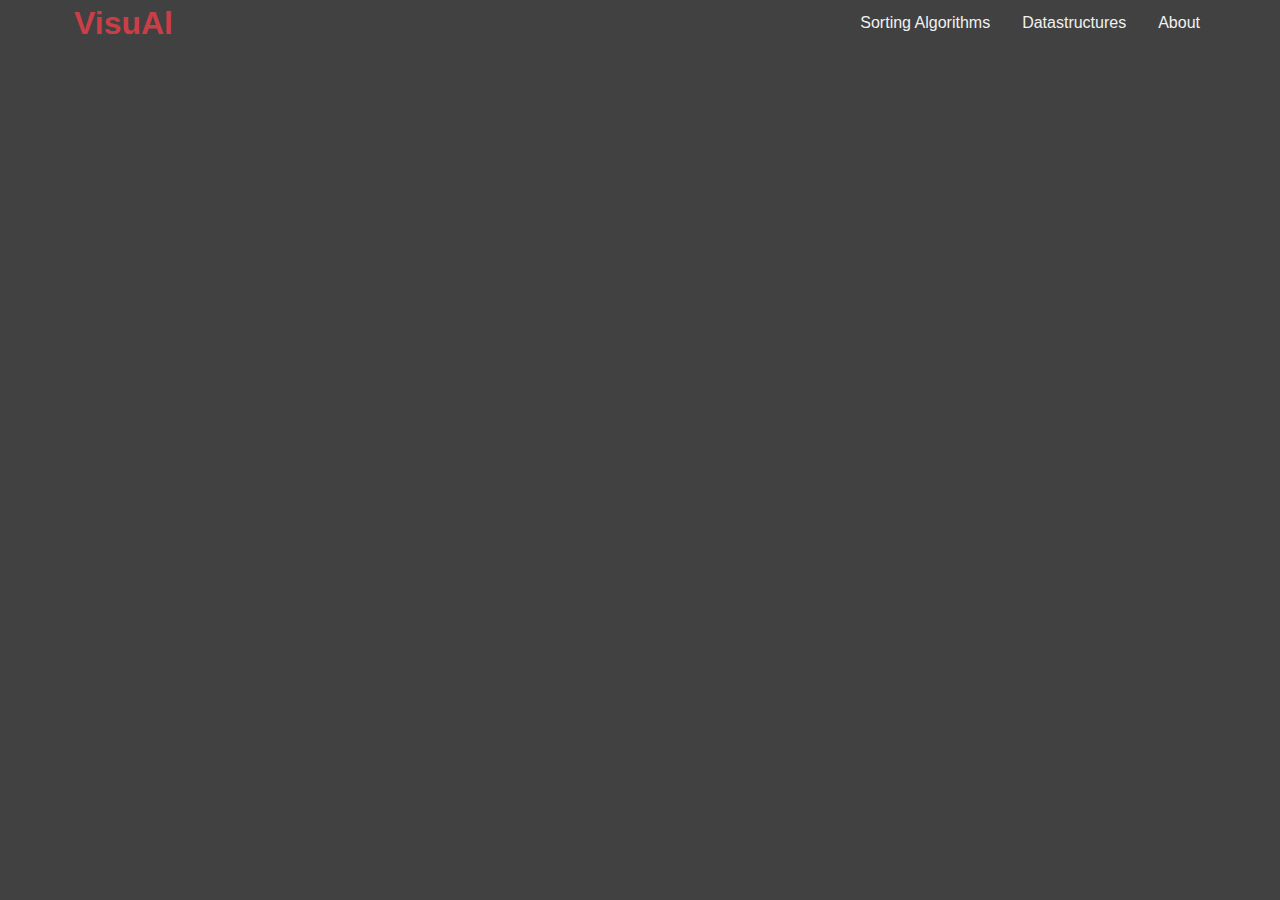
==== index.html @ 39461912 "Initial Commit" ====
<!DOCTYPE html>
<!--[if lt IE 7]>      <html class="no-js lt-ie9 lt-ie8 lt-ie7"> <![endif]-->
<!--[if IE 7]>         <html class="no-js lt-ie9 lt-ie8"> <![endif]-->
<!--[if IE 8]>         <html class="no-js lt-ie9"> <![endif]-->
<!--[if gt IE 8]><!-->
<html class="no-js">
  <!--<![endif]-->
  <head>
    <meta charset="utf-8" />
    <meta http-equiv="X-UA-Compatible" content="IE=edge" />
    <title>Algorithm Visualizer</title>
    <meta name="description" content="" />
    <meta name="viewport" content="width=device-width, initial-scale=1" />
    <link rel="stylesheet" href="css/main.css" />
  </head>
  <body>
    <!--[if lt IE 7]>
      <p class="browsehappy">
        You are using an <strong>outdated</strong> browser. Please
        <a href="#">upgrade your browser</a> to improve your experience.
      </p>
    <![endif]-->
    <header>
      <div>
        <h1><a href="/">VisuAl</a></h1>
      </div>
      <ul>
        <li><a href="/pages/BubbleSort.html">Sorting Algorithms</a></li>
        <li><a href="news.asp">Datastructures</a></li>
        <li><a href="contact.asp">About</a></li>
      </ul>
    </header>
  </body>
</html>
---- css/main.css ----
/******************** Variables ********************/
body {
  font-family: "Helvetica Nueue", sans-serif;
  margin: 0;
  padding: 0;
  background-color: #414141;
}

.d-flex-row {
  display: -webkit-box;
  /* OLD - iOS 6-, Safari 3.1-6, BB7 */
  display: -ms-flexbox;
  /* TWEENER - IE 10 */
  /* NEW - Safari 6.1+. iOS 7.1+, BB10 */
  display: flex;
  -webkit-box-orient: horizontal;
  -webkit-box-direction: normal;
      -ms-flex-direction: row;
          flex-direction: row;
  -ms-flex-flow: nowrap;
      flex-flow: nowrap;
}

.d-flex-row-wrap {
  display: -webkit-box;
  /* OLD - iOS 6-, Safari 3.1-6, BB7 */
  display: -ms-flexbox;
  /* TWEENER - IE 10 */
  /* NEW - Safari 6.1+. iOS 7.1+, BB10 */
  display: flex;
  -webkit-box-orient: horizontal;
  -webkit-box-direction: normal;
      -ms-flex-direction: row;
          flex-direction: row;
  -ms-flex-flow: wrap;
      flex-flow: wrap;
  width: 100%;
}

.d-flex-row-x-scroll {
  display: -webkit-box;
  /* OLD - iOS 6-, Safari 3.1-6, BB7 */
  display: -ms-flexbox;
  /* TWEENER - IE 10 */
  /* NEW - Safari 6.1+. iOS 7.1+, BB10 */
  display: flex;
  -webkit-box-orient: horizontal;
  -webkit-box-direction: normal;
      -ms-flex-direction: row;
          flex-direction: row;
  -ms-flex-flow: nowrap;
      flex-flow: nowrap;
  overflow-x: scroll;
}

.d-flex-col {
  display: -webkit-box;
  /* OLD - iOS 6-, Safari 3.1-6, BB7 */
  display: -ms-flexbox;
  /* TWEENER - IE 10 */
  /* NEW - Safari 6.1+. iOS 7.1+, BB10 */
  display: flex;
  -webkit-box-orient: vertical;
  -webkit-box-direction: normal;
      -ms-flex-direction: column;
          flex-direction: column;
}

header {
  margin: 0 auto;
  width: 90%;
  background-color: #414141;
  display: -webkit-box;
  /* OLD - iOS 6-, Safari 3.1-6, BB7 */
  display: -ms-flexbox;
  /* TWEENER - IE 10 */
  /* NEW - Safari 6.1+. iOS 7.1+, BB10 */
  display: flex;
  -webkit-box-orient: horizontal;
  -webkit-box-direction: normal;
      -ms-flex-direction: row;
          flex-direction: row;
  -ms-flex-flow: nowrap;
      flex-flow: nowrap;
  -webkit-box-pack: justify;
      -ms-flex-pack: justify;
          justify-content: space-between;
}

header h1 {
  margin: 5px 10px;
}

header h1 a {
  margin: 0;
  color: #ca3e47;
  text-decoration: none;
}

header ul {
  list-style-type: none;
  margin: 0;
  padding: 0;
  overflow: hidden;
  background-color: #414141;
}

header li {
  float: left;
}

header li a {
  display: block;
  color: #f1f1f1;
  text-align: center;
  padding: 14px 16px;
  text-decoration: none;
}

header li a:hover {
  background-color: #525252;
}

@media screen and (max-width: 412px) {
  header {
    display: -webkit-box;
    /* OLD - iOS 6-, Safari 3.1-6, BB7 */
    display: -ms-flexbox;
    /* TWEENER - IE 10 */
    /* NEW - Safari 6.1+. iOS 7.1+, BB10 */
    display: flex;
    -webkit-box-orient: vertical;
    -webkit-box-direction: normal;
        -ms-flex-direction: column;
            flex-direction: column;
  }
}

.dropdown {
  overflow: hidden;
  width: 50%;
  margin-left: 5%;
}

.dropdown .dropdown__button {
  cursor: pointer;
  font-size: 16px;
  border: none;
  outline: none;
  color: white;
  padding: 14px 16px;
  background-color: #ca3e47;
  margin: 0;
  border-radius: 5px;
}

.dropdown__content {
  display: none;
  position: absolute;
  background-color: #525252;
  min-width: 160px;
  -webkit-box-shadow: 0px 8px 16px 0px rgba(0, 0, 0, 0.2);
          box-shadow: 0px 8px 16px 0px rgba(0, 0, 0, 0.2);
  z-index: 1;
  border-radius: 5px;
}

.dropdown__content a {
  float: none;
  color: #f1f1f1;
  padding: 12px 16px;
  text-decoration: none;
  display: block;
  text-align: left;
  border-radius: 5px;
}

.dropdown__content a:hover {
  background-color: #ca3e47;
}

.canvas {
  background-color: #525252;
  width: 90%;
  height: auto;
  margin: 20px auto;
  border-radius: 5px;
  color: #f1f1f1;
}

.canvas h1,
.canvas h2,
.canvas p {
  margin: 10px 10px;
}

.canvas__input__field {
  display: -webkit-box;
  /* OLD - iOS 6-, Safari 3.1-6, BB7 */
  display: -ms-flexbox;
  /* TWEENER - IE 10 */
  /* NEW - Safari 6.1+. iOS 7.1+, BB10 */
  display: flex;
  -webkit-box-orient: horizontal;
  -webkit-box-direction: normal;
      -ms-flex-direction: row;
          flex-direction: row;
  -ms-flex-flow: nowrap;
      flex-flow: nowrap;
}

@media (min-width: 681px) {
  .canvas__input {
    display: -webkit-box;
    /* OLD - iOS 6-, Safari 3.1-6, BB7 */
    display: -ms-flexbox;
    /* TWEENER - IE 10 */
    /* NEW - Safari 6.1+. iOS 7.1+, BB10 */
    display: flex;
    -webkit-box-orient: horizontal;
    -webkit-box-direction: normal;
        -ms-flex-direction: row;
            flex-direction: row;
    -ms-flex-flow: nowrap;
        flex-flow: nowrap;
    -ms-flex-pack: distribute;
        justify-content: space-around;
  }
}

.sort__data {
  margin: 10px 10px;
  min-width: 150px;
  height: 20px;
  border: 1px solid #f1f1f1;
  border-radius: 5px;
}

.canvas__input__button {
  display: -webkit-box;
  /* OLD - iOS 6-, Safari 3.1-6, BB7 */
  display: -ms-flexbox;
  /* TWEENER - IE 10 */
  /* NEW - Safari 6.1+. iOS 7.1+, BB10 */
  display: flex;
  -webkit-box-orient: vertical;
  -webkit-box-direction: normal;
      -ms-flex-direction: column;
          flex-direction: column;
  -webkit-box-pack: center;
      -ms-flex-pack: center;
          justify-content: center;
}

.canvas__input__button .submit__data {
  background-color: #ca3e47;
  border: none;
  border-radius: 5px;
  color: white;
  padding: 10px 20px;
  text-align: center;
  text-decoration: none;
  display: inline-block;
  margin-bottom: 0;
  cursor: pointer;
}

.canvas__input__button .submit__data:active {
  background-color: #525252;
}

.play {
  display: -webkit-box;
  /* OLD - iOS 6-, Safari 3.1-6, BB7 */
  display: -ms-flexbox;
  /* TWEENER - IE 10 */
  /* NEW - Safari 6.1+. iOS 7.1+, BB10 */
  display: flex;
  -webkit-box-orient: vertical;
  -webkit-box-direction: normal;
      -ms-flex-direction: column;
          flex-direction: column;
  -webkit-box-pack: center;
      -ms-flex-pack: center;
          justify-content: center;
}

.play .play__button {
  -webkit-box-flex: 0;
      -ms-flex: 0 0 auto;
          flex: 0 0 auto;
  width: 60px;
  border: none;
  border-radius: 25px;
  margin: 5px;
  -webkit-box-shadow: 0 0 5px rgba(0, 0, 0, 0.2);
          box-shadow: 0 0 5px rgba(0, 0, 0, 0.2);
  display: inline-block;
  font-weight: 400;
  text-align: center;
  vertical-align: middle;
  padding: 0.375rem 0.75rem;
  line-height: 1.5;
  text-decoration: none;
  text-align: center;
  color: #f1f1f1;
  background-color: #ca3e47;
}

.play .play__button:focus {
  outline: none;
  border: none;
  -webkit-box-shadow: 0 0 5px rgba(0, 0, 0, 0.2);
          box-shadow: 0 0 5px rgba(0, 0, 0, 0.2);
}

.play .play__button:active {
  border: none;
  -webkit-box-shadow: none;
          box-shadow: none;
}

.play .play__button:hover {
  text-decoration: none;
  color: #f1f1f1;
  cursor: pointer;
}

.canvas__slider {
  width: 100%;
  /* Width of the outside container */
  display: -webkit-box;
  /* OLD - iOS 6-, Safari 3.1-6, BB7 */
  display: -ms-flexbox;
  /* TWEENER - IE 10 */
  /* NEW - Safari 6.1+. iOS 7.1+, BB10 */
  display: flex;
  -webkit-box-orient: horizontal;
  -webkit-box-direction: normal;
      -ms-flex-direction: row;
          flex-direction: row;
  -ms-flex-flow: nowrap;
      flex-flow: nowrap;
  -webkit-box-pack: center;
      -ms-flex-pack: center;
          justify-content: center;
}

.canvas__slider__inner {
  width: 85%;
  /* Width of the outside container */
  margin: 0 10px;
  display: -webkit-box;
  /* OLD - iOS 6-, Safari 3.1-6, BB7 */
  display: -ms-flexbox;
  /* TWEENER - IE 10 */
  /* NEW - Safari 6.1+. iOS 7.1+, BB10 */
  display: flex;
  -webkit-box-orient: vertical;
  -webkit-box-direction: normal;
      -ms-flex-direction: column;
          flex-direction: column;
  -webkit-box-pack: center;
      -ms-flex-pack: center;
          justify-content: center;
}

/* The slider itself */
.slider {
  -webkit-appearance: none;
  /* Override default CSS styles */
  -moz-appearance: none;
       appearance: none;
  width: 100%;
  /* Full-width */
  height: 15px;
  /* Specified height */
  background: #f1f1f1;
  /* Grey background */
  outline: none;
  /* Remove outline */
  opacity: 0.7;
  /* Set transparency (for mouse-over effects on hover) */
  -webkit-transition: 0.2s;
  /* 0.2 seconds transition on hover */
  -webkit-transition: opacity 0.2s;
  transition: opacity 0.2s;
  border-radius: 5px;
}

/* Mouse-over effects */
.slider:hover {
  opacity: 1;
  /* Fully shown on mouse-over */
}

/* The slider handle (use -webkit- (Chrome, Opera, Safari, Edge) and -moz- (Firefox) to override default look) */
.slider::-webkit-slider-thumb {
  -webkit-appearance: none;
  /* Override default look */
  appearance: none;
  width: 25px;
  /* Set a specific slider handle width */
  height: 25px;
  /* Slider handle height */
  background: #ca3e47;
  /* Green background */
  cursor: pointer;
  /* Cursor on hover */
  border-radius: 50px;
}

.slider::-moz-range-thumb {
  width: 25px;
  /* Set a specific slider handle width */
  height: 25px;
  /* Slider handle height */
  background: #ca3e47;
  /* Green background */
  cursor: pointer;
  /* Cursor on hover */
  border-radius: 50px;
}

.active {
  background-color: #525252;
}

.dropdown__active {
  background-color: #ca3e47;
}

.show {
  display: block;
}
/*# sourceMappingURL=main.css.map */
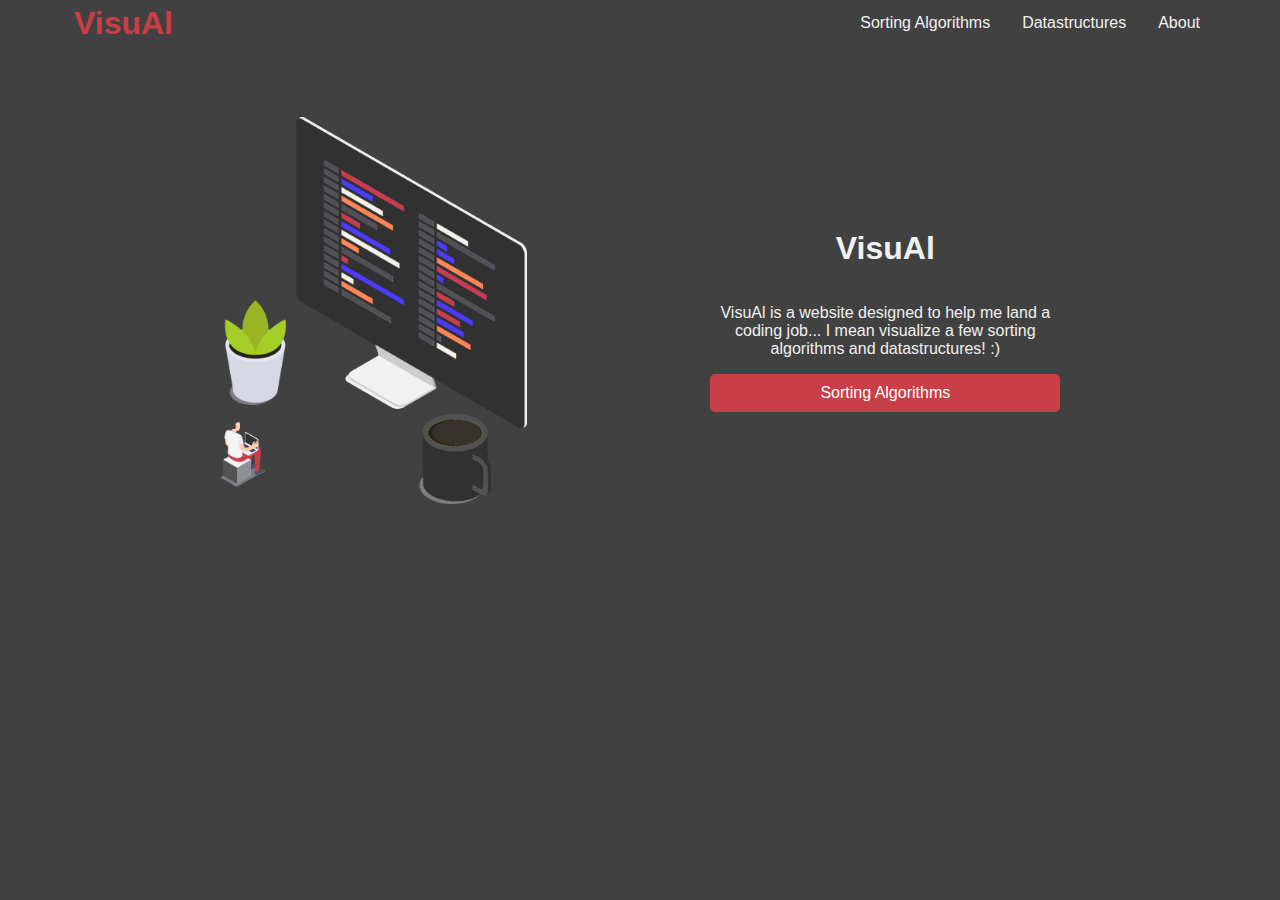
==== commit d37f2b5e: "Added landing page and tab icon" ====
--- a/index.html
+++ b/index.html
@@ -12,6 +12,7 @@
     <meta name="description" content="" />
     <meta name="viewport" content="width=device-width, initial-scale=1" />
     <link rel="stylesheet" href="css/main.css" />
+    <link rel="shortcut icon" href="img/undraw_hologram_fjwp.png" />
   </head>
   <body>
     <!--[if lt IE 7]>
@@ -25,10 +26,23 @@
         <h1><a href="/">VisuAl</a></h1>
       </div>
       <ul>
-        <li><a href="/pages/BubbleSort.html">Sorting Algorithms</a></li>
+        <li><a href="pages/BubbleSort.html">Sorting Algorithms</a></li>
         <li><a href="news.asp">Datastructures</a></li>
         <li><a href="contact.asp">About</a></li>
       </ul>
     </header>
+    <div class="landing">
+      <img class="landing__image" src="img/MY_Coding_PNG.png" alt="coding" />
+      <div class="landing__text">
+        <h1>VisuAl</h1>
+        <p>
+          VisuAl is a website designed to help me land a coding job... I mean
+          visualize a few sorting algorithms and datastructures! :)
+        </p>
+        <a class="landing__button" href="pages/BubbleSort.html"
+          >Sorting Algorithms</a
+        >
+      </div>
+    </div>
   </body>
 </html>
--- a/css/main.css
+++ b/css/main.css
@@ -4,6 +4,7 @@
   margin: 0;
   padding: 0;
   background-color: #414141;
+  color: #f1f1f1;
 }
 
 .d-flex-row {
@@ -64,6 +65,71 @@
   -webkit-box-direction: normal;
       -ms-flex-direction: column;
           flex-direction: column;
+}
+
+.landing {
+  display: -webkit-box;
+  /* OLD - iOS 6-, Safari 3.1-6, BB7 */
+  display: -ms-flexbox;
+  /* TWEENER - IE 10 */
+  /* NEW - Safari 6.1+. iOS 7.1+, BB10 */
+  display: flex;
+  -webkit-box-orient: horizontal;
+  -webkit-box-direction: normal;
+      -ms-flex-direction: row;
+          flex-direction: row;
+  -ms-flex-flow: nowrap;
+      flex-flow: nowrap;
+  -ms-flex-pack: distribute;
+      justify-content: space-around;
+  width: 80%;
+  margin: 70px auto;
+}
+
+.landing .landing__image {
+  margin: 0;
+  width: 30%;
+}
+
+.landing .landing__text {
+  display: -webkit-box;
+  /* OLD - iOS 6-, Safari 3.1-6, BB7 */
+  display: -ms-flexbox;
+  /* TWEENER - IE 10 */
+  /* NEW - Safari 6.1+. iOS 7.1+, BB10 */
+  display: flex;
+  -webkit-box-orient: vertical;
+  -webkit-box-direction: normal;
+      -ms-flex-direction: column;
+          flex-direction: column;
+  -webkit-box-pack: center;
+      -ms-flex-pack: center;
+          justify-content: center;
+  text-align: center;
+  max-width: 350px;
+}
+
+@media screen and (max-width: 768px) {
+  .landing {
+    display: -webkit-box;
+    /* OLD - iOS 6-, Safari 3.1-6, BB7 */
+    display: -ms-flexbox;
+    /* TWEENER - IE 10 */
+    /* NEW - Safari 6.1+. iOS 7.1+, BB10 */
+    display: flex;
+    -webkit-box-orient: vertical;
+    -webkit-box-direction: normal;
+        -ms-flex-direction: column;
+            flex-direction: column;
+  }
+  .landing .landing__image {
+    margin: 10px auto;
+    width: 70%;
+  }
+  .landing .landing__text {
+    margin: 0 auto;
+    max-width: 250px;
+  }
 }
 
 header {
@@ -234,6 +300,23 @@
   height: 20px;
   border: 1px solid #f1f1f1;
   border-radius: 5px;
+}
+
+.landing__button {
+  background-color: #ca3e47;
+  border: none;
+  border-radius: 5px;
+  color: white;
+  padding: 10px 20px;
+  text-align: center;
+  text-decoration: none;
+  display: inline-block;
+  margin-bottom: 0;
+  cursor: pointer;
+}
+
+.landing__button:active {
+  background-color: #525252;
 }
 
 .canvas__input__button {
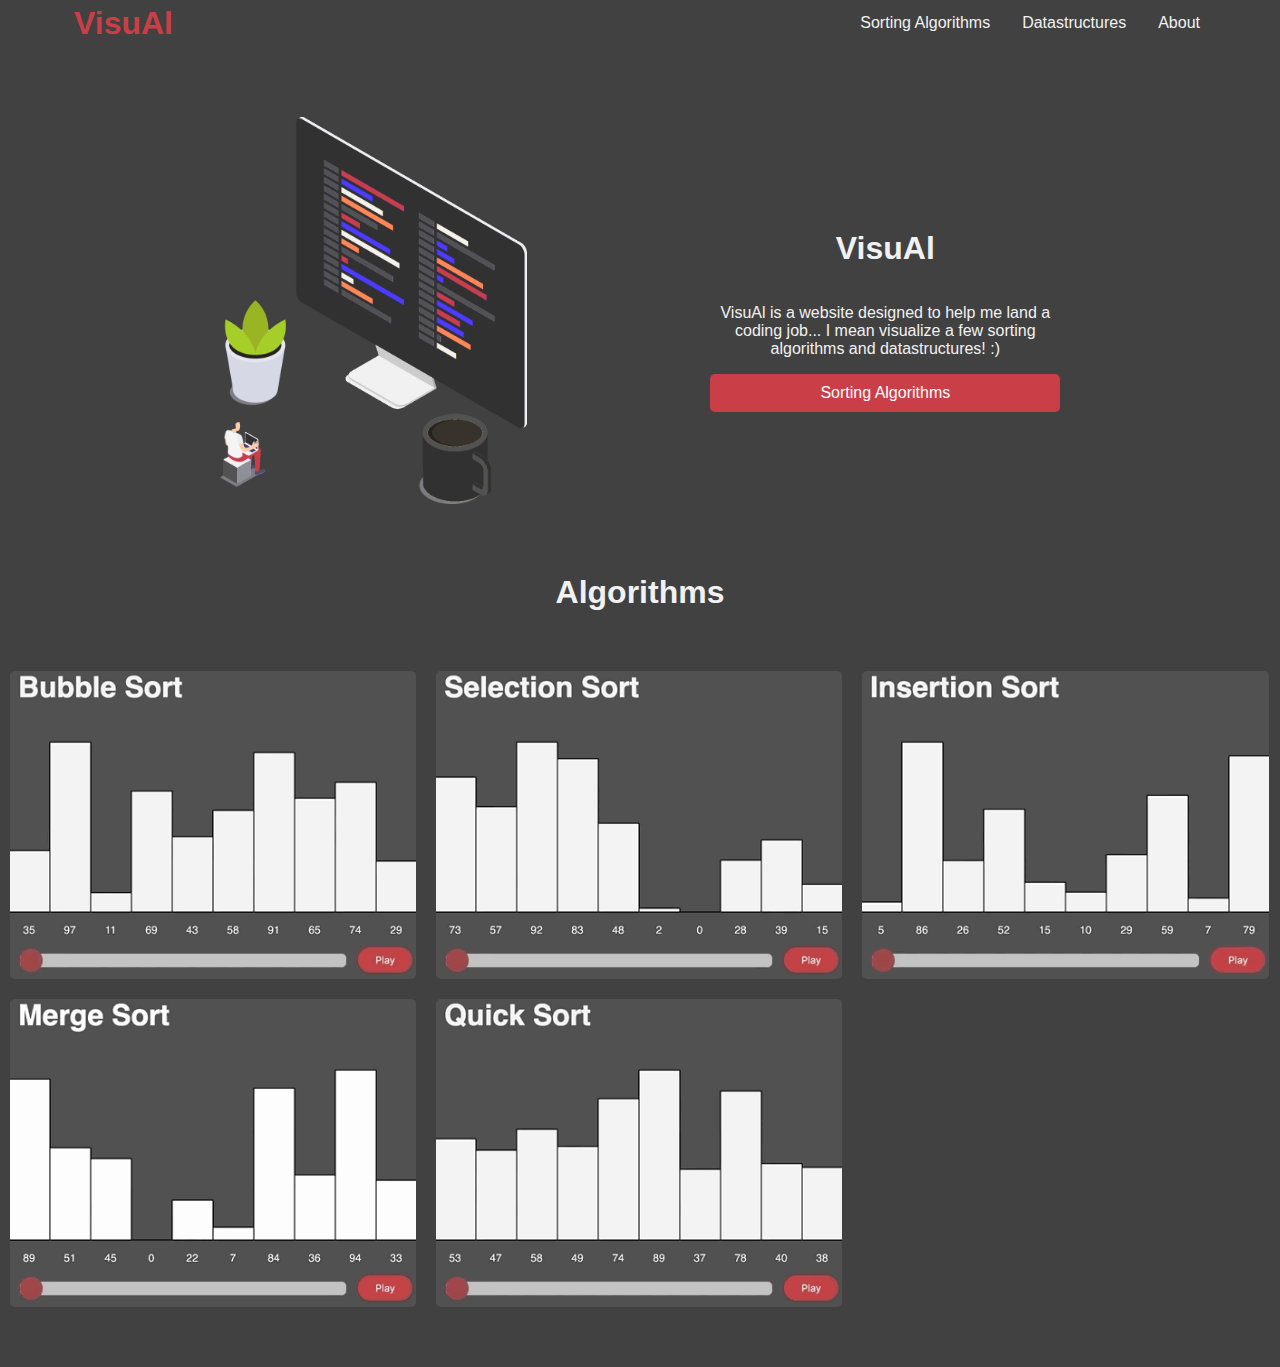
==== commit 4a49791e: "Added quick sort and gifs to landing page" ====
--- a/index.html
+++ b/index.html
@@ -44,5 +44,53 @@
         >
       </div>
     </div>
+    <h1 class="links__title">Algorithms</h1>
+    <div class="landing__links__inner">
+      <div class="landing__link">
+        <a href="pages/BubbleSort.html">
+          <img
+            src="img/BubbleSortStatic.png"
+            onmouseover="this.src='img/BubbleSortGif.gif'"
+            onmouseout="this.src='img/BubbleSortStatic.png'"
+          />
+        </a>
+      </div>
+      <div class="landing__link">
+        <a href="pages/SelectionSort.html">
+          <img
+            src="img/SelectionSortStatic.png"
+            onmouseover="this.src='img/SelectionSortGif.gif'"
+            onmouseout="this.src='img/SelectionSortStatic.png'"
+          />
+        </a>
+      </div>
+      <div class="landing__link">
+        <a href="pages/InsertionSort.html">
+          <img
+            src="img/InsertionSortStatic.png"
+            onmouseover="this.src='img/InsertionSortGif.gif'"
+            onmouseout="this.src='img/InsertionSortStatic.png'"
+          />
+        </a>
+      </div>
+      <div class="landing__link">
+        <a href="pages/MergeSort.html">
+          <img
+            src="img/MergeSortStatic.png"
+            onmouseover="this.src='img/MergeSortGif.gif'"
+            onmouseout="this.src='img/MergeSortStatic.png'"
+          />
+        </a>
+      </div>
+      <div class="landing__link">
+        <a href="pages/QuickSort.html">
+          <img
+            src="img/QuickSortStatic.png"
+            onmouseover="this.src='img/QuickSortGif.gif'"
+            onmouseout="this.src='img/QuickSortStatic.png'"
+          />
+        </a>
+      </div>
+    </div>
   </body>
 </html>
--- a/css/main.css
+++ b/css/main.css
@@ -109,7 +109,26 @@
   max-width: 350px;
 }
 
-@media screen and (max-width: 768px) {
+.landing__links__inner {
+  display: -webkit-box;
+  /* OLD - iOS 6-, Safari 3.1-6, BB7 */
+  display: -ms-flexbox;
+  /* TWEENER - IE 10 */
+  /* NEW - Safari 6.1+. iOS 7.1+, BB10 */
+  display: flex;
+  -webkit-box-orient: horizontal;
+  -webkit-box-direction: normal;
+      -ms-flex-direction: row;
+          flex-direction: row;
+  -ms-flex-flow: wrap;
+      flex-flow: wrap;
+  width: 100%;
+  -ms-flex-line-pack: start;
+      align-content: flex-start;
+  margin: 50px auto;
+}
+
+@media screen and (max-width: 414px) {
   .landing {
     display: -webkit-box;
     /* OLD - iOS 6-, Safari 3.1-6, BB7 */
@@ -129,6 +148,27 @@
   .landing .landing__text {
     margin: 0 auto;
     max-width: 250px;
+  }
+}
+
+@media screen and (max-width: 414px) {
+  .landing__links__inner {
+    display: -webkit-box;
+    /* OLD - iOS 6-, Safari 3.1-6, BB7 */
+    display: -ms-flexbox;
+    /* TWEENER - IE 10 */
+    /* NEW - Safari 6.1+. iOS 7.1+, BB10 */
+    display: flex;
+    -webkit-box-orient: horizontal;
+    -webkit-box-direction: normal;
+        -ms-flex-direction: row;
+            flex-direction: row;
+    -ms-flex-flow: wrap;
+        flex-flow: wrap;
+    width: 100%;
+    -webkit-box-pack: center;
+        -ms-flex-pack: center;
+            justify-content: center;
   }
 }
 
@@ -505,6 +545,48 @@
   border-radius: 50px;
 }
 
+.links__title {
+  text-align: center;
+}
+
+.landing__link {
+  -webkit-box-flex: 0;
+      -ms-flex: 0 0 90%;
+          flex: 0 0 90%;
+  padding: 10px;
+}
+
+.landing__link a {
+  text-decoration: none;
+  width: 100%;
+}
+
+.landing__link a img {
+  border-radius: 5px;
+  display: block;
+  width: 100%;
+}
+
+@media screen and (min-width: 414px) {
+  .landing__link {
+    -webkit-box-sizing: border-box;
+            box-sizing: border-box;
+    -webkit-box-flex: 0;
+        -ms-flex: 0 0 33.3%;
+            flex: 0 0 33.3%;
+  }
+  .landing__link a {
+    text-decoration: none;
+    width: 100%;
+    height: auto;
+  }
+  .landing__link a img {
+    border-radius: 5px;
+    display: block;
+    width: 100%;
+  }
+}
+
 .active {
   background-color: #525252;
 }
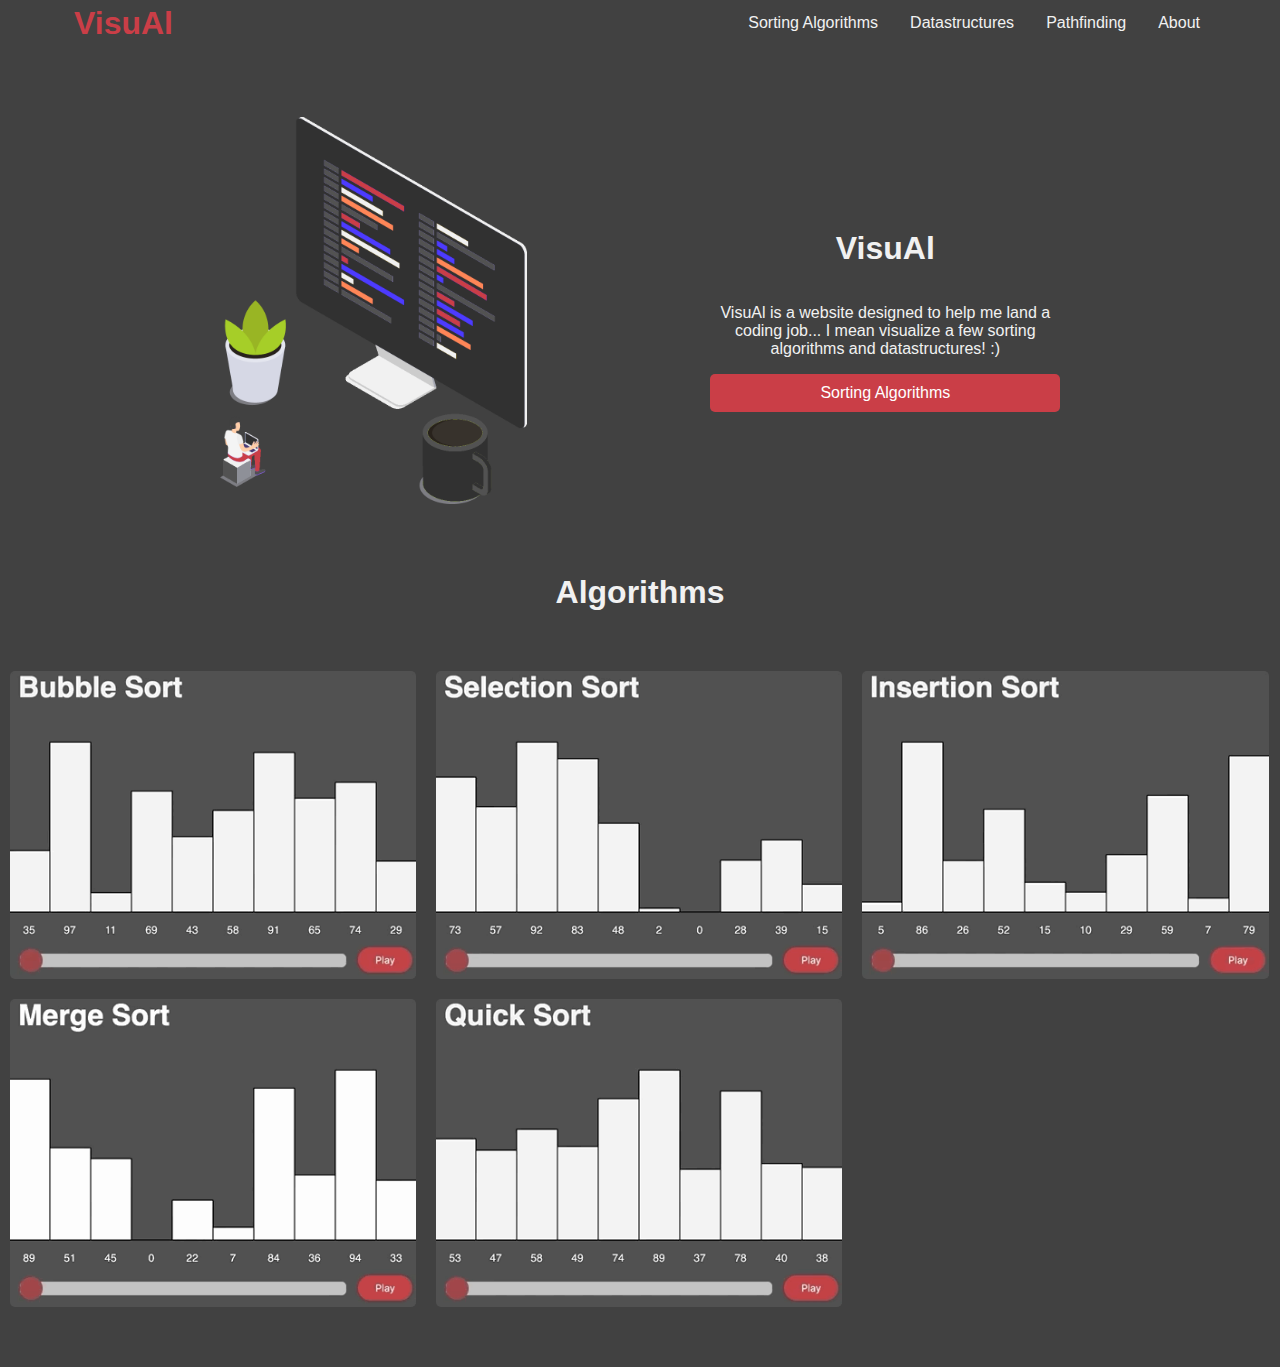
==== commit 85519ba3: "Added pathfinding algorithms and an about section" ====
--- a/index.html
+++ b/index.html
@@ -27,8 +27,9 @@
       </div>
       <ul>
         <li><a href="pages/BubbleSort.html">Sorting Algorithms</a></li>
-        <li><a href="news.asp">Datastructures</a></li>
-        <li><a href="contact.asp">About</a></li>
+        <li><a href="pages/Array.html">Datastructures</a></li>
+        <li><a href="pages/Pathfinding.html">Pathfinding</a></li>
+        <li><a href="pages/About.html">About</a></li>
       </ul>
     </header>
     <div class="landing">
--- a/css/main.css
+++ b/css/main.css
@@ -248,18 +248,6 @@
   margin-left: 5%;
 }
 
-.dropdown .dropdown__button {
-  cursor: pointer;
-  font-size: 16px;
-  border: none;
-  outline: none;
-  color: white;
-  padding: 14px 16px;
-  background-color: #ca3e47;
-  margin: 0;
-  border-radius: 5px;
-}
-
 .dropdown__content {
   display: none;
   position: absolute;
@@ -300,6 +288,49 @@
   margin: 10px 10px;
 }
 
+.pathfinder__overlay {
+  cursor: pointer;
+  position: absolute;
+  margin-left: 7%;
+  height: 460px;
+  left: 0;
+  right: 0;
+  margin: auto;
+}
+
+.pathfinder__grid {
+  height: 460px;
+  width: 100%;
+  margin: 0 auto;
+}
+
+@media (min-width: 314px) {
+  .pathfinder__overlay {
+    width: 282px;
+  }
+  .pathfinder__grid {
+    width: 282px;
+  }
+}
+
+@media (min-width: 414px) {
+  .pathfinder__overlay {
+    width: 372px;
+  }
+  .pathfinder__grid {
+    width: 372px;
+  }
+}
+
+@media (min-width: 768px) {
+  .pathfinder__overlay {
+    width: 692px;
+  }
+  .pathfinder__grid {
+    width: 692px;
+  }
+}
+
 .canvas__input__field {
   display: -webkit-box;
   /* OLD - iOS 6-, Safari 3.1-6, BB7 */
@@ -313,9 +344,16 @@
           flex-direction: row;
   -ms-flex-flow: nowrap;
       flex-flow: nowrap;
-}
-
-@media (min-width: 681px) {
+  -webkit-box-pack: center;
+      -ms-flex-pack: center;
+          justify-content: center;
+}
+
+.canvas__input__inner {
+  text-align: center;
+}
+
+@media (min-width: 769px) {
   .canvas__input {
     display: -webkit-box;
     /* OLD - iOS 6-, Safari 3.1-6, BB7 */
@@ -327,10 +365,14 @@
     -webkit-box-direction: normal;
         -ms-flex-direction: row;
             flex-direction: row;
-    -ms-flex-flow: nowrap;
-        flex-flow: nowrap;
-    -ms-flex-pack: distribute;
-        justify-content: space-around;
+    -ms-flex-flow: wrap;
+        flex-flow: wrap;
+    width: 100%;
+    -ms-flex-line-pack: start;
+        align-content: start;
+  }
+  .canvas__input .canvas__input__inner {
+    width: 50%;
   }
 }
 
@@ -342,6 +384,49 @@
   border-radius: 5px;
 }
 
+.array__input {
+  display: -webkit-box;
+  /* OLD - iOS 6-, Safari 3.1-6, BB7 */
+  display: -ms-flexbox;
+  /* TWEENER - IE 10 */
+  /* NEW - Safari 6.1+. iOS 7.1+, BB10 */
+  display: flex;
+  -webkit-box-orient: horizontal;
+  -webkit-box-direction: normal;
+      -ms-flex-direction: row;
+          flex-direction: row;
+  -ms-flex-flow: nowrap;
+      flex-flow: nowrap;
+  -ms-flex-line-pack: center;
+      align-content: center;
+}
+
+.array__input h3 {
+  margin: auto 5px;
+}
+
+.array__input .sort__data {
+  margin: auto 5px;
+}
+
+.array__data {
+  width: 30px;
+  height: 20px;
+  border: 1px solid #f1f1f1;
+  border-radius: 5px;
+  text-align: center;
+  margin: auto 5px;
+}
+
+.input__error {
+  color: #ca3e47;
+}
+
+.pathfinder__error {
+  text-align: center;
+  color: #ca3e47;
+}
+
 .landing__button {
   background-color: #ca3e47;
   border: none;
@@ -356,6 +441,22 @@
 }
 
 .landing__button:active {
+  background-color: #525252;
+}
+
+.dropdown .dropdown__button {
+  cursor: pointer;
+  font-size: 16px;
+  border: none;
+  outline: none;
+  color: white;
+  padding: 14px 16px;
+  background-color: #ca3e47;
+  margin: 0;
+  border-radius: 5px;
+}
+
+.dropdown .dropdown__button:active {
   background-color: #525252;
 }
 
@@ -447,6 +548,67 @@
   text-decoration: none;
   color: #f1f1f1;
   cursor: pointer;
+}
+
+.pathfinder__input {
+  display: -webkit-box;
+  /* OLD - iOS 6-, Safari 3.1-6, BB7 */
+  display: -ms-flexbox;
+  /* TWEENER - IE 10 */
+  /* NEW - Safari 6.1+. iOS 7.1+, BB10 */
+  display: flex;
+  -webkit-box-orient: horizontal;
+  -webkit-box-direction: normal;
+      -ms-flex-direction: row;
+          flex-direction: row;
+  -ms-flex-flow: wrap;
+      flex-flow: wrap;
+  width: 100%;
+  -webkit-box-pack: center;
+      -ms-flex-pack: center;
+          justify-content: center;
+}
+
+.pathfinder__input .pathfinder__input__mode {
+  background-color: #ca3e47;
+  border: none;
+  border-radius: 5px;
+  color: white;
+  padding: 10px 20px;
+  text-align: center;
+  text-decoration: none;
+  display: inline-block;
+  margin: 5px 10px;
+  cursor: pointer;
+}
+
+.pathfinder__input .pathfinder__input__mode.active {
+  background-color: #414141;
+}
+
+.pathfinder__input .pathfinder__input__mode:active {
+  background-color: #525252;
+}
+
+.pathfinder__algorithm {
+  background-color: #ca3e47;
+  border: none;
+  border-radius: 5px;
+  color: white;
+  padding: 10px 20px;
+  text-align: center;
+  text-decoration: none;
+  display: inline-block;
+  margin: 5px 10px;
+  cursor: pointer;
+}
+
+.pathfinder__algorithm.active {
+  background-color: #414141;
+}
+
+.pathfinder__algorithm:active {
+  background-color: #525252;
 }
 
 .canvas__slider {
@@ -587,6 +749,39 @@
   }
 }
 
+.description {
+  margin: 10px 5%;
+  padding: 10px;
+  background-color: #525252;
+  border-radius: 5px;
+}
+
+.description h1 {
+  margin-top: 0;
+}
+
+.description a {
+  text-decoration: none;
+  color: #f1f1f1;
+}
+
+.description .description__complexity {
+  text-align: center;
+}
+
+.center {
+  text-align: center;
+}
+
+a.about__link {
+  font-weight: bold;
+  color: #ca3e47;
+}
+
+i {
+  margin: 0 10px;
+}
+
 .active {
   background-color: #525252;
 }
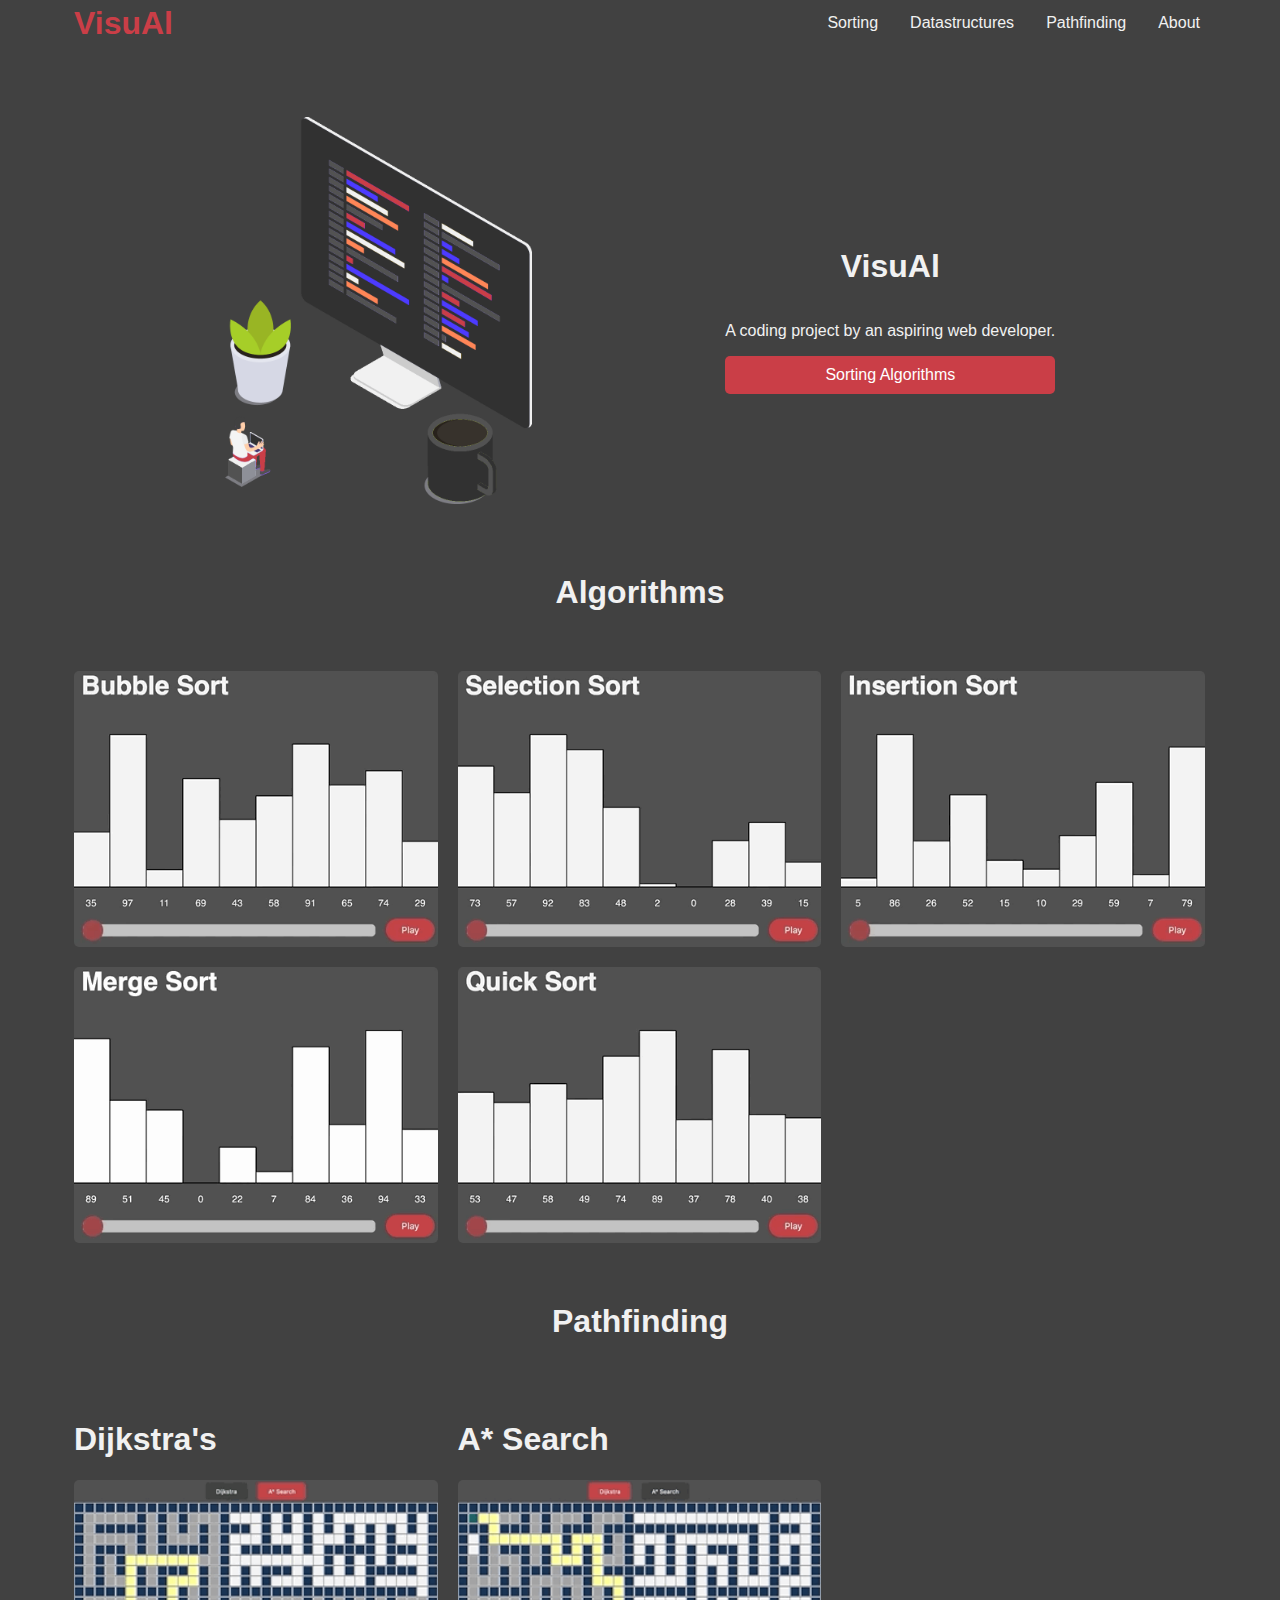
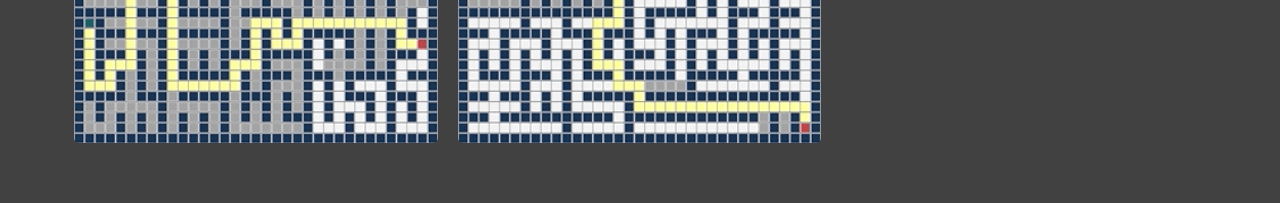
==== commit 1fa1b5d4: "Edited info, added images, fixed layout" ====
--- a/index.html
+++ b/index.html
@@ -21,76 +21,100 @@
         <a href="#">upgrade your browser</a> to improve your experience.
       </p>
     <![endif]-->
-    <header>
-      <div>
-        <h1><a href="/">VisuAl</a></h1>
+    <div class="main-container">
+      <header>
+        <div>
+          <h1><a href="/">VisuAl</a></h1>
+        </div>
+        <ul>
+          <li><a href="pages/BubbleSort.html">Sorting</a></li>
+          <li><a href="pages/Array.html">Datastructures</a></li>
+          <li><a href="pages/Pathfinding.html">Pathfinding</a></li>
+          <li><a href="pages/About.html">About</a></li>
+        </ul>
+      </header>
+      <div class="landing">
+        <img class="landing__image" src="img/MY_Coding_PNG.png" alt="coding" />
+        <div class="landing__text">
+          <h1>VisuAl</h1>
+          <p>
+            A coding project by an aspiring web developer.
+          </p>
+          <a class="landing__button" href="pages/BubbleSort.html"
+            >Sorting Algorithms</a
+          >
+        </div>
       </div>
-      <ul>
-        <li><a href="pages/BubbleSort.html">Sorting Algorithms</a></li>
-        <li><a href="pages/Array.html">Datastructures</a></li>
-        <li><a href="pages/Pathfinding.html">Pathfinding</a></li>
-        <li><a href="pages/About.html">About</a></li>
-      </ul>
-    </header>
-    <div class="landing">
-      <img class="landing__image" src="img/MY_Coding_PNG.png" alt="coding" />
-      <div class="landing__text">
-        <h1>VisuAl</h1>
-        <p>
-          VisuAl is a website designed to help me land a coding job... I mean
-          visualize a few sorting algorithms and datastructures! :)
-        </p>
-        <a class="landing__button" href="pages/BubbleSort.html"
-          >Sorting Algorithms</a
-        >
+      <h1 class="links__title">Algorithms</h1>
+      <div class="landing__links__inner">
+        <div class="landing__link">
+          <a href="pages/BubbleSort.html">
+            <img
+              src="img/BubbleSortStatic.png"
+              onmouseover="this.src='img/BubbleSortGif.gif'"
+              onmouseout="this.src='img/BubbleSortStatic.png'"
+            />
+          </a>
+        </div>
+        <div class="landing__link">
+          <a href="pages/SelectionSort.html">
+            <img
+              src="img/SelectionSortStatic.png"
+              onmouseover="this.src='img/SelectionSortGif.gif'"
+              onmouseout="this.src='img/SelectionSortStatic.png'"
+            />
+          </a>
+        </div>
+        <div class="landing__link">
+          <a href="pages/InsertionSort.html">
+            <img
+              src="img/InsertionSortStatic.png"
+              onmouseover="this.src='img/InsertionSortGif.gif'"
+              onmouseout="this.src='img/InsertionSortStatic.png'"
+            />
+          </a>
+        </div>
+        <div class="landing__link">
+          <a href="pages/MergeSort.html">
+            <img
+              src="img/MergeSortStatic.png"
+              onmouseover="this.src='img/MergeSortGif.gif'"
+              onmouseout="this.src='img/MergeSortStatic.png'"
+            />
+          </a>
+        </div>
+        <div class="landing__link">
+          <a href="pages/QuickSort.html">
+            <img
+              src="img/QuickSortStatic.png"
+              onmouseover="this.src='img/QuickSortGif.gif'"
+              onmouseout="this.src='img/QuickSortStatic.png'"
+            />
+          </a>
+        </div>
       </div>
-    </div>
-    <h1 class="links__title">Algorithms</h1>
-    <div class="landing__links__inner">
-      <div class="landing__link">
-        <a href="pages/BubbleSort.html">
-          <img
-            src="img/BubbleSortStatic.png"
-            onmouseover="this.src='img/BubbleSortGif.gif'"
-            onmouseout="this.src='img/BubbleSortStatic.png'"
-          />
-        </a>
-      </div>
-      <div class="landing__link">
-        <a href="pages/SelectionSort.html">
-          <img
-            src="img/SelectionSortStatic.png"
-            onmouseover="this.src='img/SelectionSortGif.gif'"
-            onmouseout="this.src='img/SelectionSortStatic.png'"
-          />
-        </a>
-      </div>
-      <div class="landing__link">
-        <a href="pages/InsertionSort.html">
-          <img
-            src="img/InsertionSortStatic.png"
-            onmouseover="this.src='img/InsertionSortGif.gif'"
-            onmouseout="this.src='img/InsertionSortStatic.png'"
-          />
-        </a>
-      </div>
-      <div class="landing__link">
-        <a href="pages/MergeSort.html">
-          <img
-            src="img/MergeSortStatic.png"
-            onmouseover="this.src='img/MergeSortGif.gif'"
-            onmouseout="this.src='img/MergeSortStatic.png'"
-          />
-        </a>
-      </div>
-      <div class="landing__link">
-        <a href="pages/QuickSort.html">
-          <img
-            src="img/QuickSortStatic.png"
-            onmouseover="this.src='img/QuickSortGif.gif'"
-            onmouseout="this.src='img/QuickSortStatic.png'"
-          />
-        </a>
+      <h1 class="links__title">Pathfinding</h1>
+      <div class="landing__links__inner">
+        <div class="landing__link">
+          <h1>Dijkstra's</h1>
+          <a href="pages/Pathfinding.html">
+            <img
+              src="img/DijkstraStatic.png"
+              onmouseover="this.src='img/DijkstraGif.gif'"
+              onmouseout="this.src='img/DijkstraStatic.png'"
+            />
+          </a>
+        </div>
+        <div class="landing__link">
+          <h1>A* Search</h1>
+          <a href="pages/Pathfinding.html">
+            <img
+              src="img/AstarStatic.png"
+              onmouseover="this.src='img/AstarGif.gif'"
+              onmouseout="this.src='img/AstarStatic.png'"
+            />
+          </a>
+        </div>
       </div>
     </div>
   </body>
--- a/css/main.css
+++ b/css/main.css
@@ -7,6 +7,11 @@
   color: #f1f1f1;
 }
 
+.main-container {
+  margin: auto;
+  max-width: 1280px;
+}
+
 .d-flex-row {
   display: -webkit-box;
   /* OLD - iOS 6-, Safari 3.1-6, BB7 */
@@ -126,6 +131,7 @@
   -ms-flex-line-pack: start;
       align-content: flex-start;
   margin: 50px auto;
+  max-width: 90%;
 }
 
 @media screen and (max-width: 414px) {
